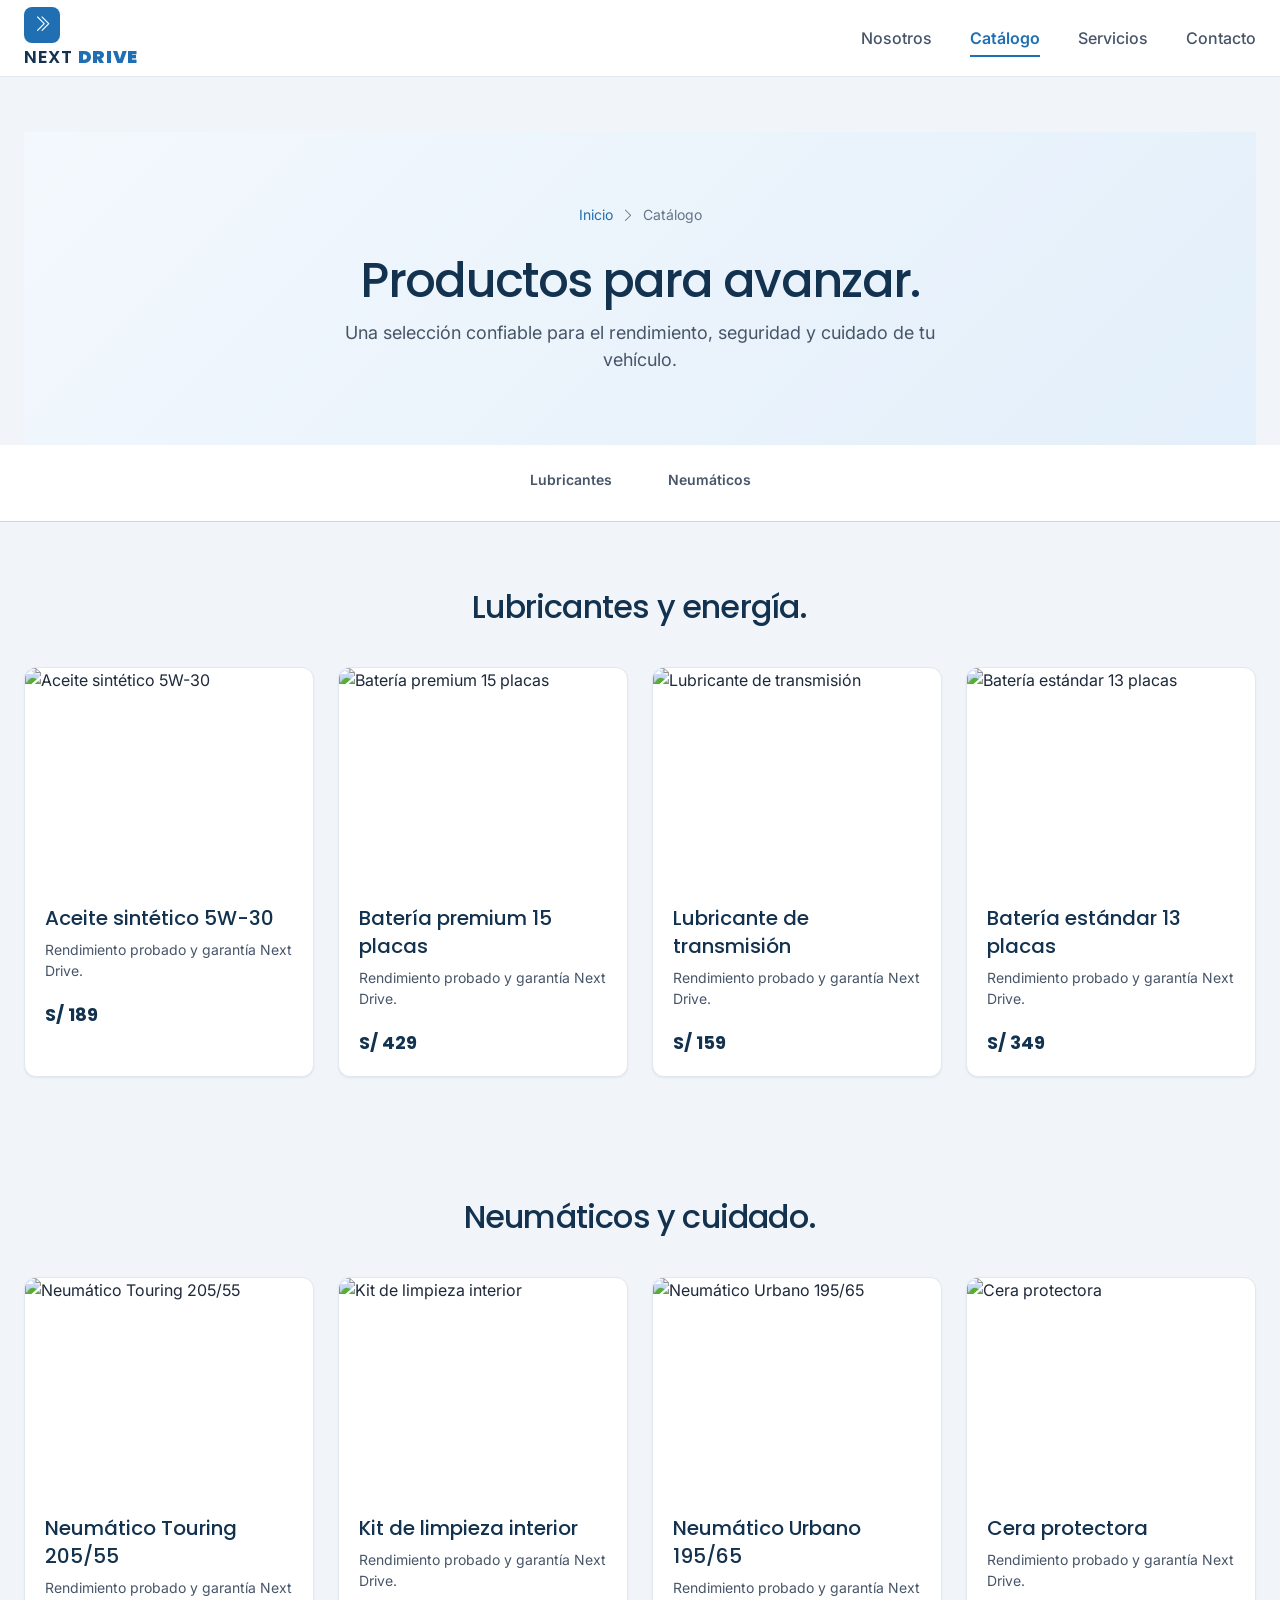
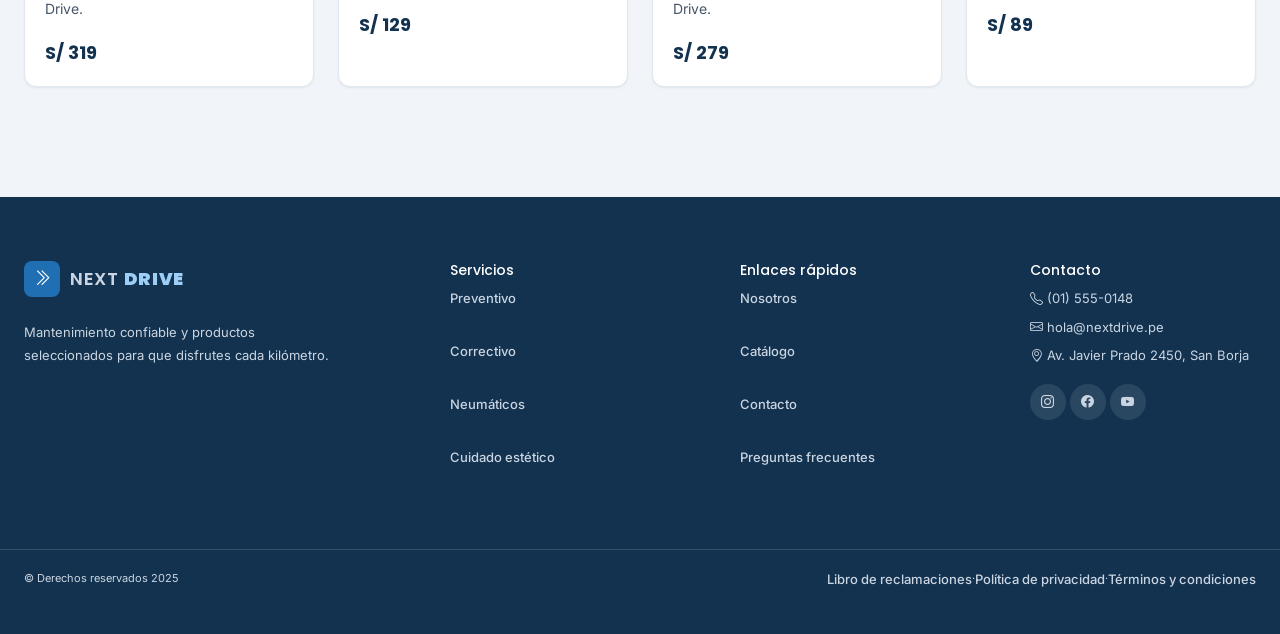
==== catalogo.html @ f875d910 "Sitio Next Drive" ====
<!doctype html>
<html lang="es">
  <head>
    <meta charset="utf-8" />
    <meta name="viewport" content="width=device-width,initial-scale=1" />
    <title>Catálogo | Next Drive</title>
    <meta
      name="description"
      content="Productos para el rendimiento, seguridad y cuidado de tu vehículo."
    />
    <link rel="preconnect" href="https://fonts.googleapis.com" />
    <link
      href="https://fonts.googleapis.com/css2?family=Inter:wght@400;500;600;700&family=Poppins:wght@400;500;600;700;800&display=swap"
      rel="stylesheet"
    />
    <link
      rel="stylesheet"
      href="https://cdn.jsdelivr.net/npm/bootstrap@5.3.3/dist/css/bootstrap.min.css"
    />
    <link
      rel="stylesheet"
      href="https://cdn.jsdelivr.net/npm/bootstrap-icons@1.11.3/font/bootstrap-icons.min.css"
    />
    <link rel="stylesheet" href="./CSS/index.css" />
  </head>

  <body>
    <header class="site-header">
      <div class="container nav-wrap">
        <h1 class="logo">
          <a href="index.html"
            ><span class="logo-mark"
              ><i class="bi bi-chevron-double-right"></i></span
            ><span>NEXT <b>DRIVE</b></span></a
          >
        </h1>
        <nav aria-label="Navegación principal">
          <a href="nosotros.html">Nosotros</a
          ><a href="catalogo.html" aria-current="page">Catálogo</a
          ><a href="servicios.html">Servicios</a
          ><a href="contacto.html">Contacto</a>
        </nav>
      </div>
    </header>
    <main>
      <section class="section surface" id="catalogo">
        <div class="container">
          <div class="page-header">
            <div class="breadcrumb">
              <a href="index.html">Inicio</a><i class="bi bi-chevron-right"></i
              ><span>Catálogo</span>
            </div>
            <h1>Productos para avanzar.</h1>
            <p>
              Una selección confiable para el rendimiento, seguridad y cuidado
              de tu vehículo.
            </p>
          </div>
        </div>
        <div class="anchor-nav">
          <div class="container">
            <nav
              class="nav nav-pills justify-content-center gap-3"
              aria-label="Navegación de categorías"
            >
              <a class="nav-link" href="#lubricantes">Lubricantes</a>
              <a class="nav-link" href="#neumaticos">Neumáticos</a>
            </nav>
          </div>
        </div>
        <div class="container">
          <section class="section" id="lubricantes">
            <div class="section-title">
              <h2>Lubricantes y energía.</h2>
            </div>
            <div class="grid-4">
              <article class="card">
                <div class="product-image">
                  <img
                    src="https://images.unsplash.com/photo-1665944956738-7bde2372622d?auto=format&fit=crop&w=1200&q=85"
                    alt="Aceite sintético 5W-30"
                  />
                </div>
                <div class="card-body">
                  <h3>Aceite sintético 5W-30</h3>
                  <p>Rendimiento probado y garantía Next Drive.</p>
                  <div class="card-foot"><strong>S/ 189</strong></div>
                </div>
              </article>
              <article class="card">
                <div class="product-image">
                  <img
                    src="https://images.unsplash.com/photo-1548794889-54c0f5c9a582?auto=format&fit=crop&w=1200&q=85"
                    alt="Batería premium 15 placas"
                  />
                </div>
                <div class="card-body">
                  <h3>Batería premium 15 placas</h3>
                  <p>Rendimiento probado y garantía Next Drive.</p>
                  <div class="card-foot"><strong>S/ 429</strong></div>
                </div>
              </article>
              <article class="card">
                <div class="product-image">
                  <img
                    src="https://images.unsplash.com/photo-1665944956738-7bde2372622d?auto=format&fit=crop&w=1200&q=85"
                    alt="Lubricante de transmisión"
                  />
                </div>
                <div class="card-body">
                  <h3>Lubricante de transmisión</h3>
                  <p>Rendimiento probado y garantía Next Drive.</p>
                  <div class="card-foot"><strong>S/ 159</strong></div>
                </div>
              </article>
              <article class="card">
                <div class="product-image">
                  <img
                    src="https://images.unsplash.com/photo-1548794889-54c0f5c9a582?auto=format&fit=crop&w=1200&q=85"
                    alt="Batería estándar 13 placas"
                  />
                </div>
                <div class="card-body">
                  <h3>Batería estándar 13 placas</h3>
                  <p>Rendimiento probado y garantía Next Drive.</p>
                  <div class="card-foot"><strong>S/ 349</strong></div>
                </div>
              </article>
            </div>
          </section>
          <section class="section" id="neumaticos">
            <div class="section-title">
              <h2>Neumáticos y cuidado.</h2>
            </div>
            <div class="grid-4">
              <article class="card">
                <div class="product-image">
                  <img
                    src="https://images.unsplash.com/photo-1567152023727-f7442eaa1dda?auto=format&fit=crop&w=1200&q=85"
                    alt="Neumático Touring 205/55"
                  />
                </div>
                <div class="card-body">
                  <h3>Neumático Touring 205/55</h3>
                  <p>Rendimiento probado y garantía Next Drive.</p>
                  <div class="card-foot"><strong>S/ 319</strong></div>
                </div>
              </article>
              <article class="card">
                <div class="product-image">
                  <img
                    src="https://images.unsplash.com/photo-1584299789116-c34af66e6046?auto=format&fit=crop&w=1200&q=85"
                    alt="Kit de limpieza interior"
                  />
                </div>
                <div class="card-body">
                  <h3>Kit de limpieza interior</h3>
                  <p>Rendimiento probado y garantía Next Drive.</p>
                  <div class="card-foot"><strong>S/ 129</strong></div>
                </div>
              </article>
              <article class="card">
                <div class="product-image">
                  <img
                    src="https://images.unsplash.com/photo-1567152023727-f7442eaa1dda?auto=format&fit=crop&w=1200&q=85"
                    alt="Neumático Urbano 195/65"
                  />
                </div>
                <div class="card-body">
                  <h3>Neumático Urbano 195/65</h3>
                  <p>Rendimiento probado y garantía Next Drive.</p>
                  <div class="card-foot"><strong>S/ 279</strong></div>
                </div>
              </article>
              <article class="card">
                <div class="product-image">
                  <img
                    src="https://images.unsplash.com/photo-1584299789116-c34af66e6046?auto=format&fit=crop&w=1200&q=85"
                    alt="Cera protectora"
                  />
                </div>
                <div class="card-body">
                  <h3>Cera protectora</h3>
                  <p>Rendimiento probado y garantía Next Drive.</p>
                  <div class="card-foot"><strong>S/ 89</strong></div>
                </div>
              </article>
            </div>
          </section>
        </div>
      </section>
    </main>
    <footer class="site-footer">
      <div class="container footer-grid">
        <section class="footer-brand">
          <a class="logo logo-light" href="index.html"
            ><span class="logo-mark"
              ><i class="bi bi-chevron-double-right"></i></span
            ><span>NEXT <b>DRIVE</b></span></a
          >
          <p>
            Mantenimiento confiable y productos seleccionados para que disfrutes
            cada kilómetro.
          </p>
        </section>
        <section>
          <h3>Servicios</h3>
          <nav aria-label="Enlaces a servicios">
            <a href="servicios.html#srv-preventivo">Preventivo</a>
            <a href="servicios.html#srv-correctivo">Correctivo</a>
            <a href="servicios.html#srv-neumaticos">Neumáticos</a>
            <a href="servicios.html#srv-estetico">Cuidado estético</a>
          </nav>
        </section>
        <section>
          <h3>Enlaces rápidos</h3>
          <nav aria-label="Enlaces rápidos">
            <a href="nosotros.html">Nosotros</a>
            <a href="catalogo.html">Catálogo</a>
            <a href="contacto.html">Contacto</a>
            <a href="contacto.html#faq">Preguntas frecuentes</a>
          </nav>
        </section>
        <section>
          <h3>Contacto</h3>
          <address>
            <p><i class="bi bi-telephone"></i> (01) 555-0148</p>
            <p><i class="bi bi-envelope"></i> hola@nextdrive.pe</p>
            <p>
              <i class="bi bi-geo-alt"></i> Av. Javier Prado 2450, San Borja
            </p>
          </address>
          <p class="social-links">
            <a href="https://instagram.com/nextdrive" aria-label="Instagram"
              ><i class="bi bi-instagram"></i
            ></a>
            <a href="https://facebook.com/nextdrive" aria-label="Facebook"
              ><i class="bi bi-facebook"></i
            ></a>
            <a href="https://youtube.com/nextdrive" aria-label="YouTube"
              ><i class="bi bi-youtube"></i
            ></a>
          </p>
        </section>
      </div>
      <div class="container footer-bottom">
        <span>© Derechos reservados 2025</span>
        <nav aria-label="Información legal">
          <a href="reclamaciones.html">Libro de reclamaciones</a> ·
          <a href="privacidad.html">Política de privacidad</a> ·
          <a href="terminos.html">Términos y condiciones</a>
        </nav>
      </div>
    </footer>
  </body>
</html>
---- CSS/index.css ----
/* =====================================================================
   NEXT DRIVE · hoja de estilos del sitio (HTML + CSS + Bootstrap 5.3)
   Orden de carga en cada <head>:
     1) Bootstrap CSS   2) Bootstrap Icons   3) este archivo
   Las fuentes (Inter y Poppins) se cargan con <link> en el HTML.
   ===================================================================== */

/* ---------- 1. Variables (tokens) ---------- */
:root {
  --primary-900: #12324f;
  --primary-600: #1f6fb2;
  --primary-100: #e3effa;
  --primary-50: #f3f8fd;
  --accent: #c2410c;
  --accent-dark: #9a3412;
  --text: #1e293b;
  --text-2: #475569;
  --muted: #64748b;
  --border: #cbd5e1;
  --surface: #f1f5f9;
  --success: #15803d;
  --danger: #b91c1c;
  --white: #fff;
  --shadow-sm: 0 1px 2px rgba(18, 50, 79, 0.08);
  --shadow-md: 0 6px 16px rgba(18, 50, 79, 0.12);

  /* Ajustes de Bootstrap con nuestros valores */
  --bs-body-font-family: Inter, system-ui, sans-serif;
  --bs-body-color: var(--text);
  --bs-body-bg: #fff;
}

/* ---------- 2. Base ---------- */
* {
  box-sizing: border-box;
}

html {
  scroll-behavior: smooth;
}

body {
  margin: 0;
  color: var(--text);
  background: #fff;
  font-family: Inter, system-ui, sans-serif;
  font-size: 16px;
  line-height: 1.5;
}

a {
  color: inherit;
  text-decoration: none;
}

img {
  display: block;
  width: 100%;
  object-fit: cover;
}

h1,
h2,
h3,
p,
address {
  margin-top: 0;
  font-style: normal;
}

h1,
h2,
h3 {
  color: var(--primary-900);
  font-family: Poppins, sans-serif;
}

h1 {
  font-size: clamp(36px, 5vw, 48px);
  line-height: 1.16;
  letter-spacing: -0.035em;
}

h1.logo {
  font-size: 18px;
  line-height: 1.4;
  letter-spacing: 0.04em;
}

h2 {
  font-size: clamp(28px, 4vw, 32px);
  line-height: 1.25;
  letter-spacing: -0.025em;
}

h3 {
  font-size: 20px;
  line-height: 1.4;
}

p {
  color: var(--text-2);
}

section[id],
article[id],
div[id] {
  scroll-margin-top: 140px;
}

/* ---------- 3. Layout ---------- */
.container {
  width: 100%;
  max-width: 1320px;
  margin-inline: auto;
  padding-inline: 24px;
}

.container .container {
  padding-inline: 0;
}

.container.narrow {
  max-width: 900px;
}

.section {
  padding: 55px 0;
}

.surface {
  background: var(--surface);
}

.grid-4,
.grid-3 {
  display: grid;
  gap: 24px;
}

.grid-4 {
  grid-template-columns: repeat(4, 1fr);
}

.grid-3 {
  grid-template-columns: repeat(3, 1fr);
}

.split {
  display: grid;
  grid-template-columns: repeat(2, 1fr);
  gap: 72px;
  align-items: center;
}

.split > div:first-child {
  text-align: center;
}

.split > div:first-child p {
  max-width: 540px;
  margin: 0 auto;
}

.center-action {
  display: flex;
  justify-content: center;
  margin-top: 40px;
}

/* ---------- 4. Textos de apoyo ---------- */
.eyebrow,
.section-title > span {
  color: var(--primary-600);
  font-size: 12px;
  font-weight: 700;
  letter-spacing: 0.15em;
  text-transform: uppercase;
}

.section-title {
  max-width: 680px;
  margin-bottom: 40px;
  text-align: center;
  margin-left: auto;
  margin-right: auto;
}

.section-title h2 {
  margin: 10px 0;
}

.section-title p {
  margin-bottom: 0;
}

/* ---------- 5. Logo ---------- */
.logo,
h1.logo {
  display: inline-flex;
  align-items: center;
  gap: 10px;
  color: var(--primary-900);
  font:
    600 18px Poppins,
    sans-serif;
  letter-spacing: 0.04em;
  white-space: nowrap;
  margin: 0;
}

h1.logo a {
  color: inherit;
}

.logo b {
  color: var(--primary-600);
}

.logo-mark {
  width: 36px;
  height: 36px;
  display: grid;
  place-items: center;
  color: #fff;
  background: var(--primary-600);
  border-radius: 8px;
}

.logo-light {
  color: #fff;
}

.logo-light b {
  color: #9dcef5;
}

/* ---------- 6. Botones (usan las variables de Bootstrap) ---------- */
.btn {
  --bs-btn-padding-x: 20px;
  --bs-btn-padding-y: 10px;
  --bs-btn-font-weight: 600;
  --bs-btn-border-radius: 8px;
  min-height: 44px;
  display: inline-flex;
  align-items: center;
  justify-content: center;
  gap: 10px;
  transition: 0.2s;
  cursor: pointer;
}

.btn-primary {
  --bs-btn-color: #fff;
  --bs-btn-bg: var(--primary-600);
  --bs-btn-border-color: var(--primary-600);
  --bs-btn-hover-color: #fff;
  --bs-btn-hover-bg: var(--primary-900);
  --bs-btn-hover-border-color: var(--primary-900);
  --bs-btn-active-color: #fff;
  --bs-btn-active-bg: var(--primary-900);
  --bs-btn-active-border-color: var(--primary-900);
}

.btn-primary:hover {
  transform: translateY(-1px);
}

.btn-outline {
  --bs-btn-color: var(--primary-900);
  --bs-btn-bg: transparent;
  --bs-btn-border-color: var(--primary-600);
  --bs-btn-hover-color: var(--primary-900);
  --bs-btn-hover-bg: var(--primary-50);
  --bs-btn-hover-border-color: var(--primary-600);
  --bs-btn-active-color: var(--primary-900);
  --bs-btn-active-bg: var(--primary-100);
  --bs-btn-active-border-color: var(--primary-600);
}

.btn-accent {
  --bs-btn-color: #fff;
  --bs-btn-bg: var(--accent);
  --bs-btn-border-color: var(--accent);
  --bs-btn-hover-color: #fff;
  --bs-btn-hover-bg: var(--accent-dark);
  --bs-btn-hover-border-color: var(--accent-dark);
  --bs-btn-active-color: #fff;
  --bs-btn-active-bg: var(--accent-dark);
  --bs-btn-active-border-color: var(--accent-dark);
}

.btn-light {
  --bs-btn-color: var(--primary-900);
  --bs-btn-bg: #fff;
  --bs-btn-border-color: #fff;
  --bs-btn-hover-color: var(--primary-900);
  --bs-btn-hover-bg: var(--primary-50);
  --bs-btn-hover-border-color: var(--primary-50);
}

.btn.disabled {
  color: #94a3b8;
  background: #e2e8f0;
  cursor: not-allowed;
}

/* ---------- 7. Badge y breadcrumb ---------- */
.badge {
  display: inline-flex;
  align-items: center;
  width: fit-content;
  padding: 5px 9px;
  color: var(--primary-900);
  background: var(--primary-100);
  border-radius: 999px;
  font-size: 11px;
  font-weight: 700;
  letter-spacing: 0.04em;
  text-transform: uppercase;
}

.badge-accent {
  color: #fff;
  background: var(--accent);
}

.breadcrumb {
  display: flex;
  align-items: center;
  flex-wrap: wrap;
  gap: 8px;
  margin: 0;
  padding: 0;
  color: var(--muted);
  font-size: 14px;
}

.breadcrumb a {
  color: var(--primary-600);
}

/* ---------- 8. Formularios y FAQ ---------- */
input,
select,
textarea {
  width: 100%;
  min-height: 44px;
  padding: 10px 12px;
  color: var(--text);
  background: #fff;
  border: 1px solid var(--border);
  border-radius: 8px;
  font: inherit;
  outline: none;
}

input:focus,
select:focus,
textarea:focus {
  border-color: var(--primary-600);
  box-shadow: 0 0 0 3px var(--primary-100);
}

details {
  border-bottom: 1px solid var(--border);
}

summary {
  min-height: 56px;
  display: flex;
  justify-content: space-between;
  align-items: center;
  color: var(--primary-900);
  font-weight: 600;
  cursor: pointer;
  list-style: none;
}

summary::-webkit-details-marker {
  display: none;
}

summary::after {
  content: "+";
  font-size: 24px;
}

details[open] summary::after {
  content: "−";
}

details p {
  padding-right: 32px;
}

/* ---------- 9. Header y menú ---------- */
.site-header {
  position: sticky;
  z-index: 20;
  top: 0;
  background: rgba(255, 255, 255, 0.96);
  border-bottom: 1px solid #e2e8f0;
  backdrop-filter: blur(10px);
}

.nav-wrap {
  min-height: 76px;
  display: flex;
  align-items: center;
  justify-content: space-between;
}

nav {
  display: flex;
  gap: 38px;
}

nav a {
  position: relative;
  min-height: 44px;
  display: grid;
  place-items: center;
  color: var(--text-2);
  font-weight: 500;
}

nav a:hover {
  color: var(--primary-600);
}

nav a:hover::after,
nav a[aria-current="page"]::after {
  content: "";
  position: absolute;
  left: 0;
  right: 0;
  bottom: 3px;
  height: 2px;
  background: var(--primary-600);
}

nav a[aria-current="page"] {
  color: var(--primary-600);
  font-weight: 600;
}

/* ---------- 10. Hero ---------- */
.hero {
  overflow: hidden;
  background: linear-gradient(135deg, var(--primary-50), #fff);
}

.hero-grid {
  min-height: 680px;
  display: grid;
  grid-template-columns: 1fr 1fr;
  gap: 64px;
  align-items: center;
}

.hero-copy h2 {
  margin: 12px 0;
  font-size: clamp(60px, 7vw, 88px);
}

.hero-copy > p {
  max-width: 570px;
  font-size: 19px;
  line-height: 1.7;
}

.hero-actions {
  display: flex;
  gap: 12px;
  margin: 30px 0 48px;
}

.hero-note {
  display: flex;
  align-items: center;
  gap: 12px;
  color: var(--primary-600);
}

.hero-note i {
  font-size: 24px;
}

.hero-note span {
  color: var(--muted);
  font-size: 13px;
}

.hero-note b {
  color: var(--primary-900);
}

.hero-visual {
  position: relative;
  height: 540px;
}

.hero-visual > img {
  height: 100%;
  border-radius: 80px 12px 80px 12px;
}

.hero-visual::before {
  content: "";
  position: absolute;
  width: 160px;
  height: 160px;
  right: -24px;
  top: -24px;
  border: 1px solid var(--primary-100);
  border-radius: 50%;
}

.floating-card {
  position: absolute;
  left: -32px;
  bottom: 28px;
  display: flex;
  align-items: center;
  gap: 12px;
  padding: 18px 22px;
  background: #fff;
  border-radius: 12px;
  box-shadow: var(--shadow-md);
}

.floating-card i {
  color: var(--success);
  font-size: 28px;
}

.floating-card span {
  display: flex;
  flex-direction: column;
  color: var(--muted);
  font-size: 12px;
}

.floating-card b {
  color: var(--primary-900);
  font-size: 14px;
}

/* ---------- 11. Tarjetas (producto y servicio) ---------- */
.card {
  overflow: hidden;
  background: #fff;
  border: 1px solid #e2e8f0;
  border-radius: 12px;
  box-shadow: var(--shadow-sm);
  transition: 0.2s;
}

.card:hover {
  transform: translateY(-4px);
  box-shadow: var(--shadow-md);
}

.product-image {
  position: relative;
  display: block;
  aspect-ratio: 4/3;
  overflow: hidden;
}

.product-image img {
  height: 100%;
  transition: 0.3s;
}

.product-card:hover img {
  transform: scale(1.04);
}

.product-image .badge {
  position: absolute;
  left: 16px;
  top: 16px;
}

.card-body {
  padding: 20px;
}

.card h3 {
  margin-bottom: 7px;
}

.card p {
  font-size: 14px;
}

.card-foot {
  display: flex;
  align-items: center;
  justify-content: space-between;
  margin-top: 20px;
}

.card-foot strong {
  color: var(--primary-900);
  font:
    700 18px Poppins,
    sans-serif;
}

.card-foot a {
  color: var(--primary-600);
  font-size: 13px;
  font-weight: 600;
}

.service-card {
  padding: 24px;
}

.icon-box {
  width: 52px;
  height: 52px;
  display: grid;
  place-items: center;
  margin-bottom: 24px;
  color: var(--primary-600);
  background: var(--primary-100);
  border-radius: 12px;
  font-size: 24px;
}

.service-card .card-foot a {
  width: 38px;
  height: 38px;
  display: grid;
  place-items: center;
  background: var(--primary-50);
  border-radius: 50%;
}

/* ---------- 12. Videos y promociones ---------- */
.video-card .video-thumb {
  position: relative;
  aspect-ratio: 16/9;
  overflow: hidden;
  margin-bottom: 18px;
  background: var(--primary-900);
  border-radius: 12px;
}

.video-thumb iframe {
  width: 100%;
  height: 100%;
  border: 0;
}

.video-card small,
.video-card .video-label {
  color: var(--primary-600);
  font-weight: 700;
  font-size: inherit;
}

.video-card h3 {
  margin-top: 6px;
}

.promo-section {
  background: #fff7ed;
}

.promo-card {
  padding: 28px;
  background: #fff;
  border: 1px solid #fed7aa;
  border-radius: 12px;
}

.promo-card h3 {
  margin: 18px 0 6px;
}

.promo-card > div {
  display: flex;
  align-items: baseline;
  gap: 10px;
}

.promo-card strong {
  color: var(--accent);
  font:
    700 30px Poppins,
    sans-serif;
}

.promo-card small,
.promo-card .promo-validity {
  display: block;
  margin: 12px 0 20px;
  color: var(--muted);
  font-size: inherit;
}

/* ---------- 13. Footer ---------- */
.site-footer {
  color: #cbd5e1;
  background: var(--primary-900);
}

.footer-grid {
  display: grid;
  grid-template-columns: 1.6fr repeat(3, 1fr);
  gap: 64px;
  padding-top: 64px;
  padding-bottom: 48px;
}

.site-footer h3 {
  color: #fff;
  font-size: 14px;
}

.site-footer p,
.site-footer a,
.site-footer address {
  display: block;
  margin: 9px 0;
  color: #cbd5e1;
  font-size: 13px;
  font-style: normal;
}

.site-footer a:hover {
  color: #fff;
}

.site-footer .logo {
  display: inline-flex;
  margin: 0;
  font-size: 18px;
}

.footer-brand p {
  max-width: 320px;
  margin-top: 24px;
  line-height: 1.8;
}

.site-footer section nav {
  display: block;
  gap: 0;
}

.site-footer section nav a {
  display: block;
  margin: 9px 0;
}

.social-links {
  display: flex;
  gap: 16px;
  margin-top: 16px;
}

.social-links a {
  display: inline-flex;
  align-items: center;
  justify-content: center;
  width: 36px;
  height: 36px;
  color: #cbd5e1;
  background: rgba(255, 255, 255, 0.1);
  border-radius: 50%;
  transition: 0.2s;
}

.social-links a:hover {
  color: #fff;
  background: rgba(255, 255, 255, 0.2);
}

.footer-bottom {
  display: flex;
  justify-content: space-between;
  padding-top: 20px;
  padding-bottom: 20px;
  border-top: 1px solid rgba(255, 255, 255, 0.15);
  font-size: 11px;
}

.footer-bottom nav {
  display: flex;
  gap: 0;
}

.footer-bottom nav a {
  display: inline;
  margin: 0;
}

/* ---------- 14. Páginas internas ---------- */
.page-header {
  padding: 72px 0;
  background: linear-gradient(135deg, var(--primary-50), var(--primary-100));
  text-align: center;
}

.page-header .breadcrumb {
  justify-content: center;
}

.page-header h1 {
  margin: 28px 0 10px;
}

.page-header p {
  max-width: 640px;
  margin: 0 auto;
  font-size: 18px;
}

.rounded-image {
  height: 460px;
  border-radius: 12px 72px 12px 72px;
}

.values {
  display: flex;
  gap: 12px;
  margin-top: 32px;
  justify-content: center;
  padding: 0;
  list-style: none;
}

.values li {
  flex: 1;
  display: flex;
  flex-direction: column;
  gap: 6px;
  padding: 16px;
  background: var(--primary-50);
  border-radius: 8px;
  text-align: center;
  align-items: center;
}

.values i {
  color: var(--primary-600);
  font-size: 22px;
}

.values b {
  color: var(--primary-900);
  font-size: 13px;
}

.team-card img {
  height: 280px;
  border-radius: 12px;
  filter: saturate(0.75);
}

.team-card {
  text-align: center;
}

.team-card h3 {
  margin: 16px 0 2px;
}

.team-card p {
  font-size: 13px;
}

.location-grid {
  display: grid;
  grid-template-columns: 1.5fr 1fr;
  gap: 48px;
  align-items: center;
}

.map-frame {
  width: 100%;
  min-height: 350px;
  border: 0;
  border-radius: 12px;
}

.location-grid table {
  width: 100%;
  margin: 20px 0;
  border-collapse: collapse;
}

.location-grid th,
.location-grid td {
  padding: 14px 0;
  border-bottom: 1px solid var(--border);
  text-align: left;
}

.location-grid th {
  color: var(--primary-900);
  font-weight: 600;
}

.location-grid td:last-child {
  text-align: right;
  font-weight: 600;
}

.cta-band {
  color: #fff;
  background: var(--primary-600);
}

.cta-band .container {
  min-height: 260px;
  display: flex;
  align-items: center;
  justify-content: space-between;
  gap: 48px;
}

.cta-band span {
  color: #dbeafe;
  font-size: 12px;
  letter-spacing: 0.1em;
  text-transform: uppercase;
}

.cta-band h2 {
  max-width: 760px;
  margin: 8px 0 0;
  color: #fff;
}

/* ---------- 15. Catálogo, producto y servicios ---------- */
.anchor-nav {
  position: sticky;
  top: 76px;
  z-index: 10;
  background: #fff;
  border-bottom: 1px solid var(--border);
  padding: 16px 0;
}

.anchor-nav .container {
  display: flex;
  align-items: center;
  justify-content: center;
}

.anchor-nav .nav-link {
  color: var(--text-2);
  font-size: 14px;
  font-weight: 600;
  padding: 8px 20px;
  border-radius: 8px;
  transition: all 0.2s;
}

.anchor-nav .nav-link:hover {
  color: var(--primary-600);
  background: var(--primary-50);
}

.anchor-nav .nav-link.active {
  color: var(--primary-600);
  background: var(--primary-100);
}

.downloads {
  display: grid;
  gap: 12px;
}

.downloads article {
  display: grid;
  grid-template-columns: auto 1fr auto;
  align-items: center;
  gap: 18px;
  padding: 18px;
  border: 1px solid var(--border);
  border-radius: 12px;
}

.downloads article > span {
  width: 48px;
  height: 48px;
  display: grid;
  place-items: center;
  color: var(--danger);
  background: #fef2f2;
  border-radius: 8px;
  font-size: 22px;
}

.downloads h3,
.downloads p {
  margin: 0;
}

.downloads p {
  font-size: 12px;
}

.product-detail {
  padding-top: 40px;
}

.product-layout {
  display: grid;
  grid-template-columns: 1.15fr 1fr;
  gap: 72px;
  margin-top: 32px;
}

.gallery-main {
  height: 520px;
  border-radius: 12px;
}

.gallery > div {
  display: flex;
  gap: 12px;
  margin-top: 12px;
}

.gallery > div img {
  width: 82px;
  height: 64px;
  border-radius: 8px;
  opacity: 0.65;
}

.gallery > div img.active {
  opacity: 1;
  outline: 2px solid var(--primary-600);
  outline-offset: 2px;
}

.product-info {
  align-self: center;
}

.product-info h1 {
  margin: 16px 0;
}

.price {
  display: block;
  margin: 26px 0;
  color: var(--primary-600);
  font:
    700 32px Poppins,
    sans-serif;
}

.check-list {
  padding: 0;
  list-style: none;
}

.check-list li {
  position: relative;
  margin: 10px 0;
  padding-left: 28px;
  color: var(--text-2);
}

.check-list li::before {
  content: "✓";
  position: absolute;
  left: 0;
  color: var(--success);
  font-weight: 700;
}

.stack-actions {
  display: flex;
  flex-direction: column;
  gap: 10px;
  margin-top: 28px;
}

.spec-table {
  width: 100%;
  border-collapse: collapse;
}

.spec-table tr:nth-child(odd) {
  background: #fff;
}

.spec-table th,
.spec-table td {
  padding: 16px 20px;
  text-align: left;
}

.spec-table th {
  width: 40%;
  color: var(--primary-900);
}

.service-feature {
  padding: 80px 0;
}

.service-feature:nth-child(even) {
  background: var(--surface);
}

.service-feature:nth-child(even) img {
  order: 2;
}

.service-feature img {
  height: 440px;
  border-radius: 12px;
}

.service-feature h2 {
  margin: 12px 0;
}

.service-feature h3 {
  margin-top: 24px;
  font-size: 14px;
}

.service-price {
  display: block;
  margin: 24px 0 14px;
  color: var(--primary-900);
  font:
    700 20px Poppins,
    sans-serif;
}

/* ---------- 16. Contacto ---------- */
.contact-grid {
  display: grid;
  grid-template-columns: 7fr 5fr;
  gap: 64px;
}

.contact-grid form {
  display: flex;
  flex-direction: column;
  gap: 18px;
}

.form-row {
  display: grid;
  grid-template-columns: 1fr 1fr;
  gap: 16px;
}

.contact-grid label {
  color: var(--primary-900);
  font-size: 13px;
  font-weight: 600;
}

.contact-grid label input,
.contact-grid label select,
.contact-grid label textarea {
  margin-top: 7px;
}

.check {
  display: flex;
  align-items: flex-start;
  gap: 10px;
}

.check input {
  width: 18px;
  min-height: 18px;
  margin-top: 2px !important;
}

.check span {
  color: var(--text-2);
  font-weight: 400;
}

.contact-grid form button {
  align-self: flex-start;
}

.contact-aside {
  padding: 40px;
  background: var(--primary-50);
  border-radius: 12px;
}

.contact-item {
  display: flex;
  gap: 14px;
  margin-top: 22px;
}

.contact-item > i {
  width: 42px;
  height: 42px;
  display: grid;
  place-items: center;
  color: var(--primary-600);
  background: var(--primary-100);
  border-radius: 8px;
}

.contact-item span {
  display: flex;
  flex-direction: column;
}

.contact-item small {
  color: var(--muted);
}

.contact-item b {
  color: var(--primary-900);
  font-size: 13px;
}

@media (max-width: 900px) {
  .grid-4,
  .grid-3 {
    grid-template-columns: repeat(2, 1fr);
  }

  .hero-grid,
  .split,
  .product-layout {
    gap: 36px;
  }

  .hero-grid {
    min-height: 600px;
  }

  .hero-visual {
    height: 440px;
  }

  .footer-grid {
    grid-template-columns: repeat(2, 1fr);
  }

  .contact-grid {
    gap: 32px;
    /* margin-bottom: 64px; */
  }
}

/* Móvil */
@media (max-width: 640px) {
  .container {
    padding-inline: 12px;
  }

  .section,
  .service-feature {
    padding: 48px 0;
  }

  .site-header {
    position: static;
  }

  .nav-wrap {
    padding: 12px 0 0;
    flex-direction: column;
    align-items: flex-start;
  }

  nav {
    width: 100%;
    gap: 0;
    justify-content: space-between;
    margin-top: 8px;
  }

  nav a {
    font-size: 12px;
  }

  .hero-grid,
  .split,
  .product-layout,
  .contact-grid,
  .location-grid {
    grid-template-columns: 1fr;
  }

  .hero-grid {
    padding: 48px 0;
  }

  .hero-copy h2 {
    font-size: 58px;
  }

  .hero-visual {
    height: 400px;
  }

  .floating-card {
    left: 12px;
  }

  .grid-4,
  .grid-3 {
    grid-template-columns: 1fr;
  }

  .values {
    flex-direction: column;
  }

  .footer-grid {
    grid-template-columns: 1fr;
    gap: 30px;
  }

  .footer-bottom {
    flex-direction: column;
    gap: 8px;
  }

  .footer-bottom nav {
    flex-direction: column;
    gap: 4px;
  }

  .footer-bottom nav a {
    display: block;
  }

  .cta-band .container {
    padding: 44px 0;
    flex-direction: column;
    align-items: flex-start;
  }

  .anchor-nav {
    position: static;
    overflow-x: auto;
  }

  .anchor-nav .container {
    gap: 22px;
    white-space: nowrap;
  }

  .service-feature:nth-child(even) img {
    order: initial;
  }

  .service-feature img,
  .gallery-main,
  .rounded-image {
    height: 340px;
  }

  .form-row {
    grid-template-columns: 1fr;
  }

  .contact-aside {
    padding: 26px;
  }

  .downloads article {
    grid-template-columns: auto 1fr;
  }

  .downloads .btn {
    grid-column: 1 / -1;
  }

  .page-header {
    padding: 48px 0;
  }
}
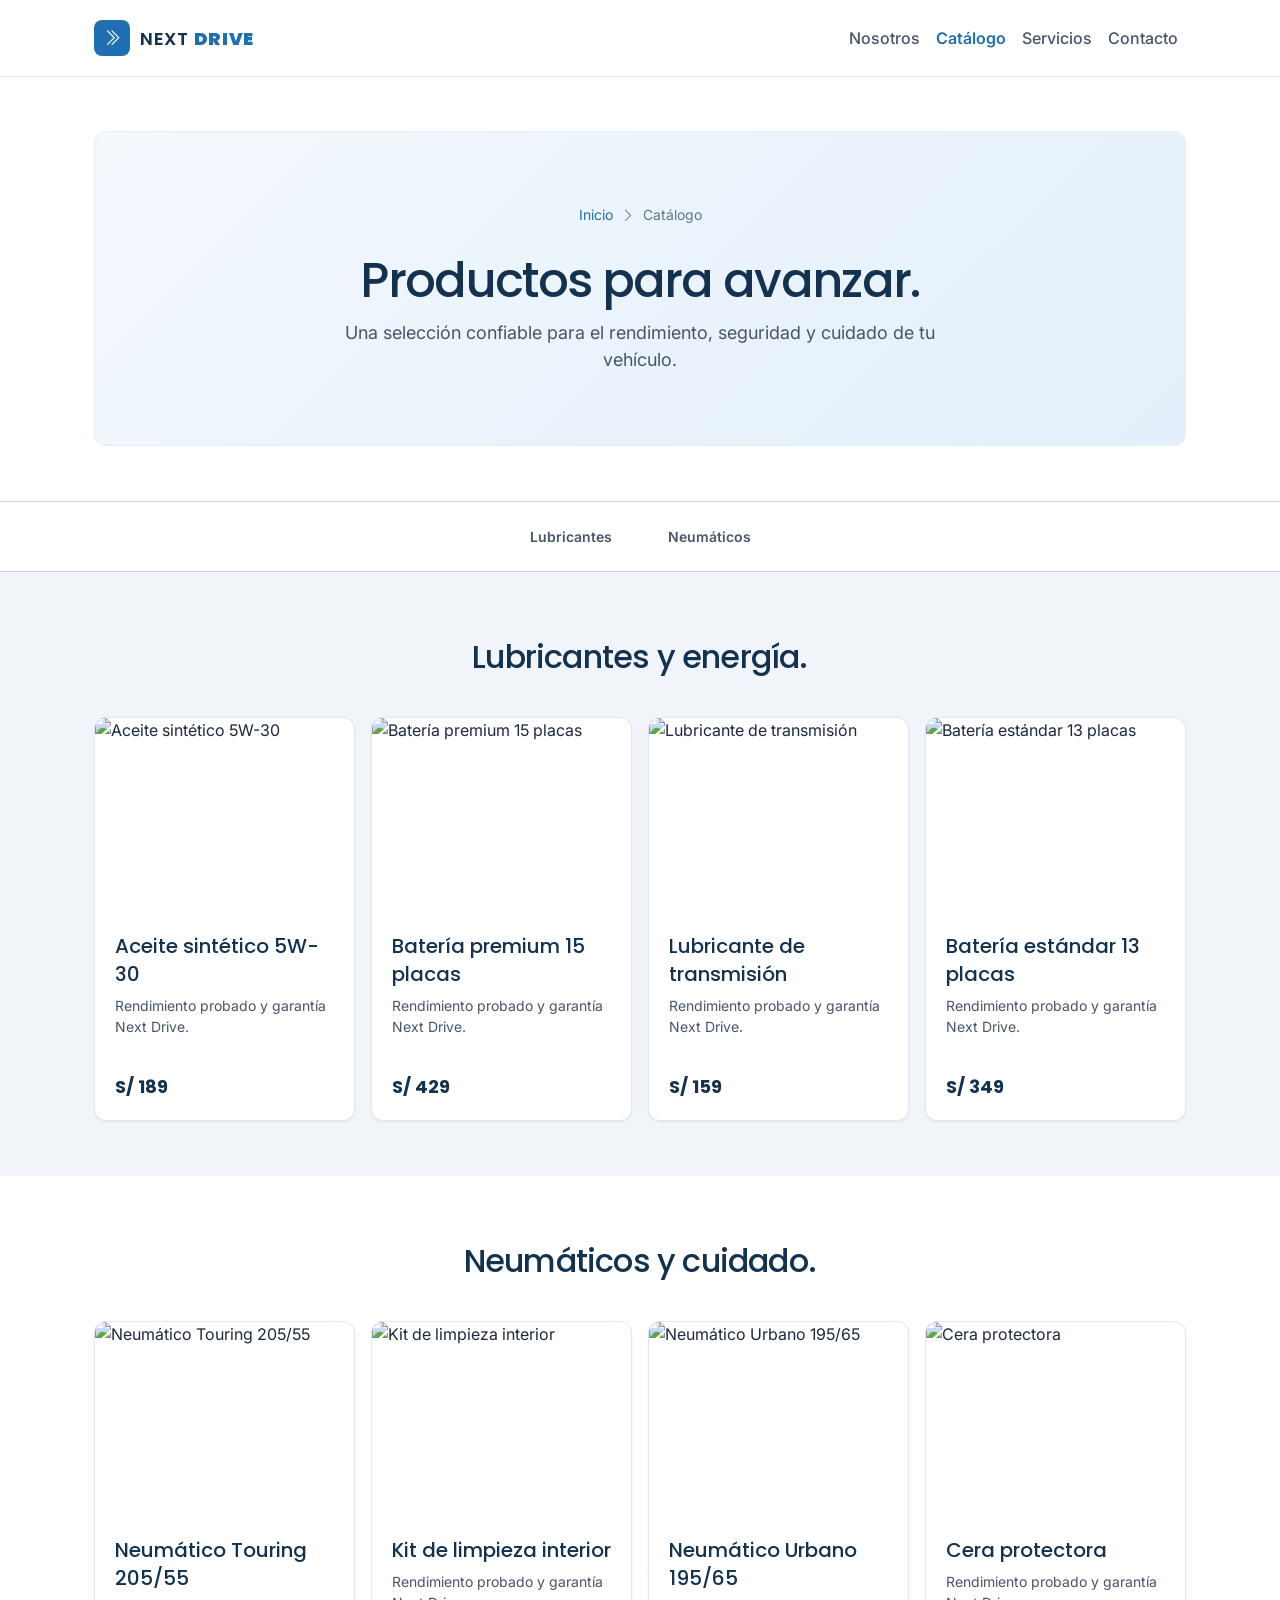
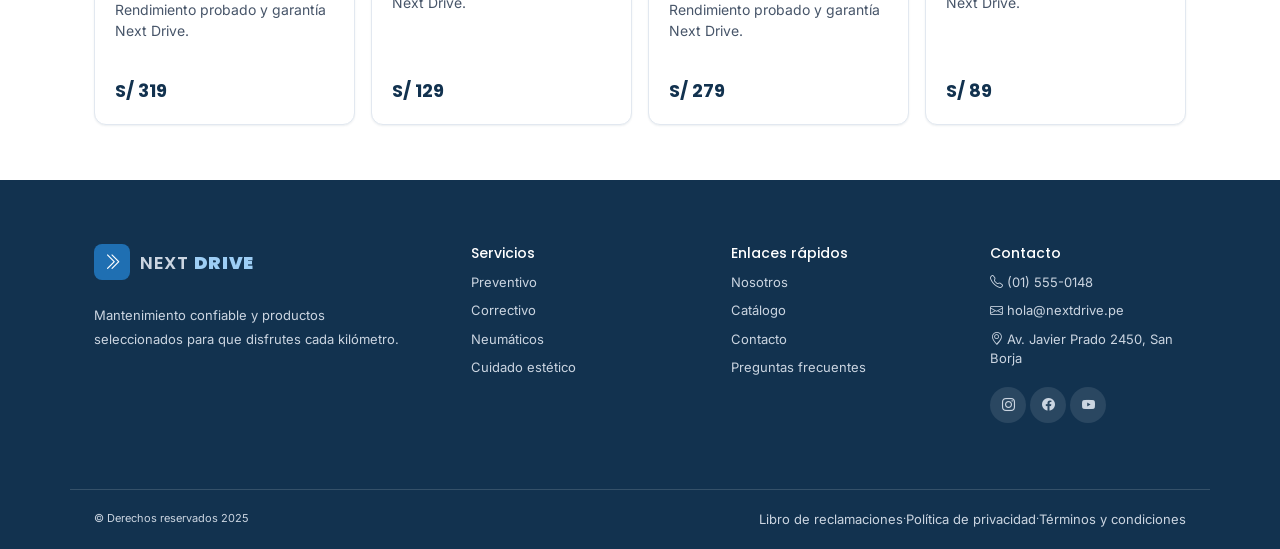
==== commit c2d22542: "feat: migrar header a Bootstrap navbar y reestructurar secciones responsivas - Reemplazar nav person" ====
--- a/catalogo.html
+++ b/catalogo.html
@@ -22,28 +22,58 @@
       href="https://cdn.jsdelivr.net/npm/bootstrap-icons@1.11.3/font/bootstrap-icons.min.css"
     />
     <link rel="stylesheet" href="./CSS/index.css" />
+    <script src="https://cdn.jsdelivr.net/npm/bootstrap@5.3.3/dist/js/bootstrap.bundle.min.js"></script>
   </head>
 
   <body>
     <header class="site-header">
-      <div class="container nav-wrap">
-        <h1 class="logo">
-          <a href="index.html"
-            ><span class="logo-mark"
-              ><i class="bi bi-chevron-double-right"></i></span
-            ><span>NEXT <b>DRIVE</b></span></a
+      <nav class="navbar navbar-expand-lg" aria-label="Navegación principal">
+        <div class="container">
+          <a
+            class="navbar-brand logo"
+            href="index.html"
+            aria-label="Next Drive, inicio"
           >
-        </h1>
-        <nav aria-label="Navegación principal">
-          <a href="nosotros.html">Nosotros</a
-          ><a href="catalogo.html" aria-current="page">Catálogo</a
-          ><a href="servicios.html">Servicios</a
-          ><a href="contacto.html">Contacto</a>
-        </nav>
-      </div>
+            <span class="logo-mark"
+              ><i class="bi bi-chevron-double-right"></i
+            ></span>
+            <span>NEXT <b>DRIVE</b></span>
+          </a>
+
+          <button
+            class="navbar-toggler"
+            type="button"
+            data-bs-toggle="collapse"
+            data-bs-target="#navbarNav"
+            aria-controls="navbarNav"
+            aria-expanded="false"
+            aria-label="Abrir menú"
+          >
+            <span class="navbar-toggler-icon"></span>
+          </button>
+
+          <div class="collapse navbar-collapse" id="navbarNav">
+            <ul class="navbar-nav ms-auto">
+              <li class="nav-item">
+                <a class="nav-link" href="nosotros.html">Nosotros</a>
+              </li>
+              <li class="nav-item">
+                <a class="nav-link active" href="catalogo.html">Catálogo</a>
+              </li>
+              <li class="nav-item">
+                <a class="nav-link" href="servicios.html">Servicios</a>
+              </li>
+              <li class="nav-item">
+                <a class="nav-link" href="contacto.html">Contacto</a>
+              </li>
+            </ul>
+          </div>
+        </div>
+      </nav>
     </header>
     <main>
-      <section class="section surface" id="catalogo">
+      <!-- BLANCO: banner -->
+      <section class="section pb-0" id="catalogo">
         <div class="container">
           <div class="page-header">
             <div class="breadcrumb">
@@ -57,23 +87,30 @@
             </p>
           </div>
         </div>
-        <div class="anchor-nav">
-          <div class="container">
-            <nav
-              class="nav nav-pills justify-content-center gap-3"
-              aria-label="Navegación de categorías"
-            >
-              <a class="nav-link" href="#lubricantes">Lubricantes</a>
-              <a class="nav-link" href="#neumaticos">Neumáticos</a>
-            </nav>
-          </div>
-        </div>
-        <div class="container">
-          <section class="section" id="lubricantes">
-            <div class="section-title">
-              <h2>Lubricantes y energía.</h2>
-            </div>
-            <div class="grid-4">
+      </section>
+
+      <!-- Barra de categorías (pegajosa) -->
+      <div class="anchor-nav">
+        <div class="container">
+          <nav
+            class="nav nav-pills justify-content-center gap-3"
+            aria-label="Navegación de categorías"
+          >
+            <a class="nav-link" href="#lubricantes">Lubricantes</a>
+            <a class="nav-link" href="#neumaticos">Neumáticos</a>
+          </nav>
+        </div>
+      </div>
+
+      <!-- GRIS: lubricantes -->
+      <section class="section surface" id="lubricantes">
+        <div class="container">
+          <div class="section-title">
+            <h2>Lubricantes y energía.</h2>
+          </div>
+          <div class="row g-3">
+            <!-- AQUÍ van tus 4 tarjetas de lubricantes, con class="card product-card" -->
+            <div class="col-6 col-md-3">
               <article class="card">
                 <div class="product-image">
                   <img
@@ -87,6 +124,8 @@
                   <div class="card-foot"><strong>S/ 189</strong></div>
                 </div>
               </article>
+            </div>
+            <div class="col-6 col-md-3">
               <article class="card">
                 <div class="product-image">
                   <img
@@ -100,6 +139,8 @@
                   <div class="card-foot"><strong>S/ 429</strong></div>
                 </div>
               </article>
+            </div>
+            <div class="col-6 col-md-3">
               <article class="card">
                 <div class="product-image">
                   <img
@@ -113,6 +154,8 @@
                   <div class="card-foot"><strong>S/ 159</strong></div>
                 </div>
               </article>
+            </div>
+            <div class="col-6 col-md-3">
               <article class="card">
                 <div class="product-image">
                   <img
@@ -127,12 +170,18 @@
                 </div>
               </article>
             </div>
-          </section>
-          <section class="section" id="neumaticos">
-            <div class="section-title">
-              <h2>Neumáticos y cuidado.</h2>
-            </div>
-            <div class="grid-4">
+          </div>
+        </div>
+      </section>
+
+      <!-- BLANCO: neumáticos -->
+      <section class="section" id="neumaticos">
+        <div class="container">
+          <div class="section-title">
+            <h2>Neumáticos y cuidado.</h2>
+          </div>
+          <div class="row g-3">
+            <div class="col-6 col-md-3">
               <article class="card">
                 <div class="product-image">
                   <img
@@ -146,6 +195,8 @@
                   <div class="card-foot"><strong>S/ 319</strong></div>
                 </div>
               </article>
+            </div>
+            <div class="col-6 col-md-3">
               <article class="card">
                 <div class="product-image">
                   <img
@@ -159,6 +210,8 @@
                   <div class="card-foot"><strong>S/ 129</strong></div>
                 </div>
               </article>
+            </div>
+            <div class="col-6 col-md-3">
               <article class="card">
                 <div class="product-image">
                   <img
@@ -172,6 +225,8 @@
                   <div class="card-foot"><strong>S/ 279</strong></div>
                 </div>
               </article>
+            </div>
+            <div class="col-6 col-md-3">
               <article class="card">
                 <div class="product-image">
                   <img
@@ -186,7 +241,7 @@
                 </div>
               </article>
             </div>
-          </section>
+          </div>
         </div>
       </section>
     </main>
--- a/CSS/index.css
+++ b/CSS/index.css
@@ -28,6 +28,8 @@
   --bs-body-font-family: Inter, system-ui, sans-serif;
   --bs-body-color: var(--text);
   --bs-body-bg: #fff;
+
+  --header-h: 76px;
 }
 
 /* ---------- 2. Base ---------- */
@@ -105,14 +107,11 @@
 section[id],
 article[id],
 div[id] {
-  scroll-margin-top: 140px;
+  scroll-margin-top: calc(var(--header-h) + 80px);
 }
 
 /* ---------- 3. Layout ---------- */
 .container {
-  width: 100%;
-  max-width: 1320px;
-  margin-inline: auto;
   padding-inline: 24px;
 }
 
@@ -132,6 +131,7 @@
   background: var(--surface);
 }
 
+/* Grids personalizados para casos especiales */
 .grid-4,
 .grid-3 {
   display: grid;
@@ -160,12 +160,6 @@
 .split > div:first-child p {
   max-width: 540px;
   margin: 0 auto;
-}
-
-.center-action {
-  display: flex;
-  justify-content: center;
-  margin-top: 40px;
 }
 
 /* ---------- 4. Textos de apoyo ---------- */
@@ -349,10 +343,24 @@
   padding: 10px 12px;
   color: var(--text);
   background: #fff;
-  border: 1px solid var(--border);
+  /* border: 1px solid var(--border); */
+  border: 1px solid #94a3b8; /* antes var(--border) */
   border-radius: 8px;
   font: inherit;
   outline: none;
+}
+
+::placeholder {
+  color: var(--muted);
+  opacity: 1;
+}
+
+select:invalid {
+  color: var(--muted);
+}
+
+select option {
+  color: var(--text);
 }
 
 input:focus,
@@ -394,14 +402,18 @@
   padding-right: 32px;
 }
 
-/* ---------- 9. Header y menú ---------- */
 .site-header {
   position: sticky;
+  top: 0;
   z-index: 20;
-  top: 0;
   background: rgba(255, 255, 255, 0.96);
-  border-bottom: 1px solid #e2e8f0;
+  box-shadow: 0 1px 0 #e2e8f0; /* antes: border-bottom */
   backdrop-filter: blur(10px);
+}
+
+.site-header .navbar {
+  min-height: var(--header-h);
+  padding-block: 0;
 }
 
 .nav-wrap {
@@ -411,36 +423,18 @@
   justify-content: space-between;
 }
 
-nav {
-  display: flex;
-  gap: 38px;
-}
-
-nav a {
-  position: relative;
-  min-height: 44px;
-  display: grid;
-  place-items: center;
+/* Bootstrap navbar overrides */
+.navbar-nav .nav-link {
   color: var(--text-2);
   font-weight: 500;
-}
-
-nav a:hover {
+  padding: 8px 16px;
+}
+
+.navbar-nav .nav-link:hover {
   color: var(--primary-600);
 }
 
-nav a:hover::after,
-nav a[aria-current="page"]::after {
-  content: "";
-  position: absolute;
-  left: 0;
-  right: 0;
-  bottom: 3px;
-  height: 2px;
-  background: var(--primary-600);
-}
-
-nav a[aria-current="page"] {
+.navbar-nav .nav-link.active {
   color: var(--primary-600);
   font-weight: 600;
 }
@@ -448,7 +442,7 @@
 /* ---------- 10. Hero ---------- */
 .hero {
   overflow: hidden;
-  background: linear-gradient(135deg, var(--primary-50), #fff);
+  background: linear-gradient(135deg, var(--primary-50), #f8fafc);
 }
 
 .hero-grid {
@@ -471,15 +465,10 @@
 }
 
 .hero-actions {
-  display: flex;
-  gap: 12px;
   margin: 30px 0 48px;
 }
 
 .hero-note {
-  display: flex;
-  align-items: center;
-  gap: 12px;
   color: var(--primary-600);
 }
 
@@ -555,6 +544,9 @@
   border-radius: 12px;
   box-shadow: var(--shadow-sm);
   transition: 0.2s;
+  display: flex;
+  flex-direction: column;
+  height: 100%;
 }
 
 .card:hover {
@@ -586,6 +578,9 @@
 
 .card-body {
   padding: 20px;
+  flex: 1;
+  display: flex;
+  flex-direction: column;
 }
 
 .card h3 {
@@ -600,7 +595,8 @@
   display: flex;
   align-items: center;
   justify-content: space-between;
-  margin-top: 20px;
+  margin-top: auto;
+  padding-top: 20px;
 }
 
 .card-foot strong {
@@ -801,11 +797,13 @@
   margin: 0;
 }
 
-/* ---------- 14. Páginas internas ---------- */
 .page-header {
-  padding: 72px 0;
+  padding: 72px 24px;
   background: linear-gradient(135deg, var(--primary-50), var(--primary-100));
+  border: 1px solid var(--primary-100);
+  border-radius: 12px;
   text-align: center;
+  margin-bottom: 55px;
 }
 
 .page-header .breadcrumb {
@@ -843,6 +841,7 @@
   gap: 6px;
   padding: 16px;
   background: var(--primary-50);
+  border: 1px solid var(--primary-100);
   border-radius: 8px;
   text-align: center;
   align-items: center;
@@ -883,11 +882,13 @@
   align-items: center;
 }
 
+
 .map-frame {
   width: 100%;
   min-height: 350px;
-  border: 0;
+  border: 1px solid var(--border);
   border-radius: 12px;
+  box-shadow: var(--shadow-md);
 }
 
 .location-grid table {
@@ -940,11 +941,13 @@
 }
 
 /* ---------- 15. Catálogo, producto y servicios ---------- */
+
 .anchor-nav {
   position: sticky;
-  top: 76px;
+  top: calc(var(--header-h) - 1px); /* -1px tapa cualquier línea de subpíxel */
   z-index: 10;
   background: #fff;
+  border-top: 1px solid var(--border);
   border-bottom: 1px solid var(--border);
   padding: 16px 0;
 }
@@ -1112,11 +1115,7 @@
   padding: 80px 0;
 }
 
-.service-feature:nth-child(even) {
-  background: var(--surface);
-}
-
-.service-feature:nth-child(even) img {
+.service-feature.reverse .split > img {
   order: 2;
 }
 
@@ -1164,7 +1163,7 @@
 
 .contact-grid label {
   color: var(--primary-900);
-  font-size: 13px;
+  font-size: 14px;
   font-weight: 600;
 }
 
@@ -1172,6 +1171,8 @@
 .contact-grid label select,
 .contact-grid label textarea {
   margin-top: 7px;
+  font-size: 16px;
+  font-weight: 400;
 }
 
 .check {
@@ -1184,6 +1185,7 @@
   width: 18px;
   min-height: 18px;
   margin-top: 2px !important;
+  accent-color: var(--primary-600);
 }
 
 .check span {
@@ -1196,9 +1198,27 @@
 }
 
 .contact-aside {
+  align-self: start;
   padding: 40px;
-  background: var(--primary-50);
+  color: #cbd5e1;
+  background: var(--primary-900);
   border-radius: 12px;
+  box-shadow: var(--shadow-md);
+}
+
+.contact-aside .eyebrow {
+  display: block;
+  margin-bottom: 8px;
+  color: #9dcef5;
+}
+
+.contact-aside h2 {
+  margin-bottom: 12px;
+  color: #fff;
+}
+
+.contact-aside p {
+  color: #cbd5e1;
 }
 
 .contact-item {
@@ -1210,10 +1230,11 @@
 .contact-item > i {
   width: 42px;
   height: 42px;
+  flex-shrink: 0;
   display: grid;
   place-items: center;
-  color: var(--primary-600);
-  background: var(--primary-100);
+  color: #9dcef5;
+  background: rgba(255, 255, 255, 0.1);
   border-radius: 8px;
 }
 
@@ -1223,12 +1244,12 @@
 }
 
 .contact-item small {
-  color: var(--muted);
+  color: #cbd5e1;
 }
 
 .contact-item b {
-  color: var(--primary-900);
-  font-size: 13px;
+  color: #fff;
+  font-size: 14px;
 }
 
 @media (max-width: 900px) {
@@ -1301,12 +1322,17 @@
     grid-template-columns: 1fr;
   }
 
+  .contact-grid form button {
+    align-self: stretch;
+  }
+
   .hero-grid {
     padding: 48px 0;
   }
 
-  .hero-copy h2 {
-    font-size: 58px;
+  .hero-copy h1 {
+    margin: 12px 0;
+    font-size: clamp(60px, 7vw, 88px);
   }
 
   .hero-visual {
@@ -1361,7 +1387,7 @@
     white-space: nowrap;
   }
 
-  .service-feature:nth-child(even) img {
+  .service-feature.reverse .split > img {
     order: initial;
   }
 
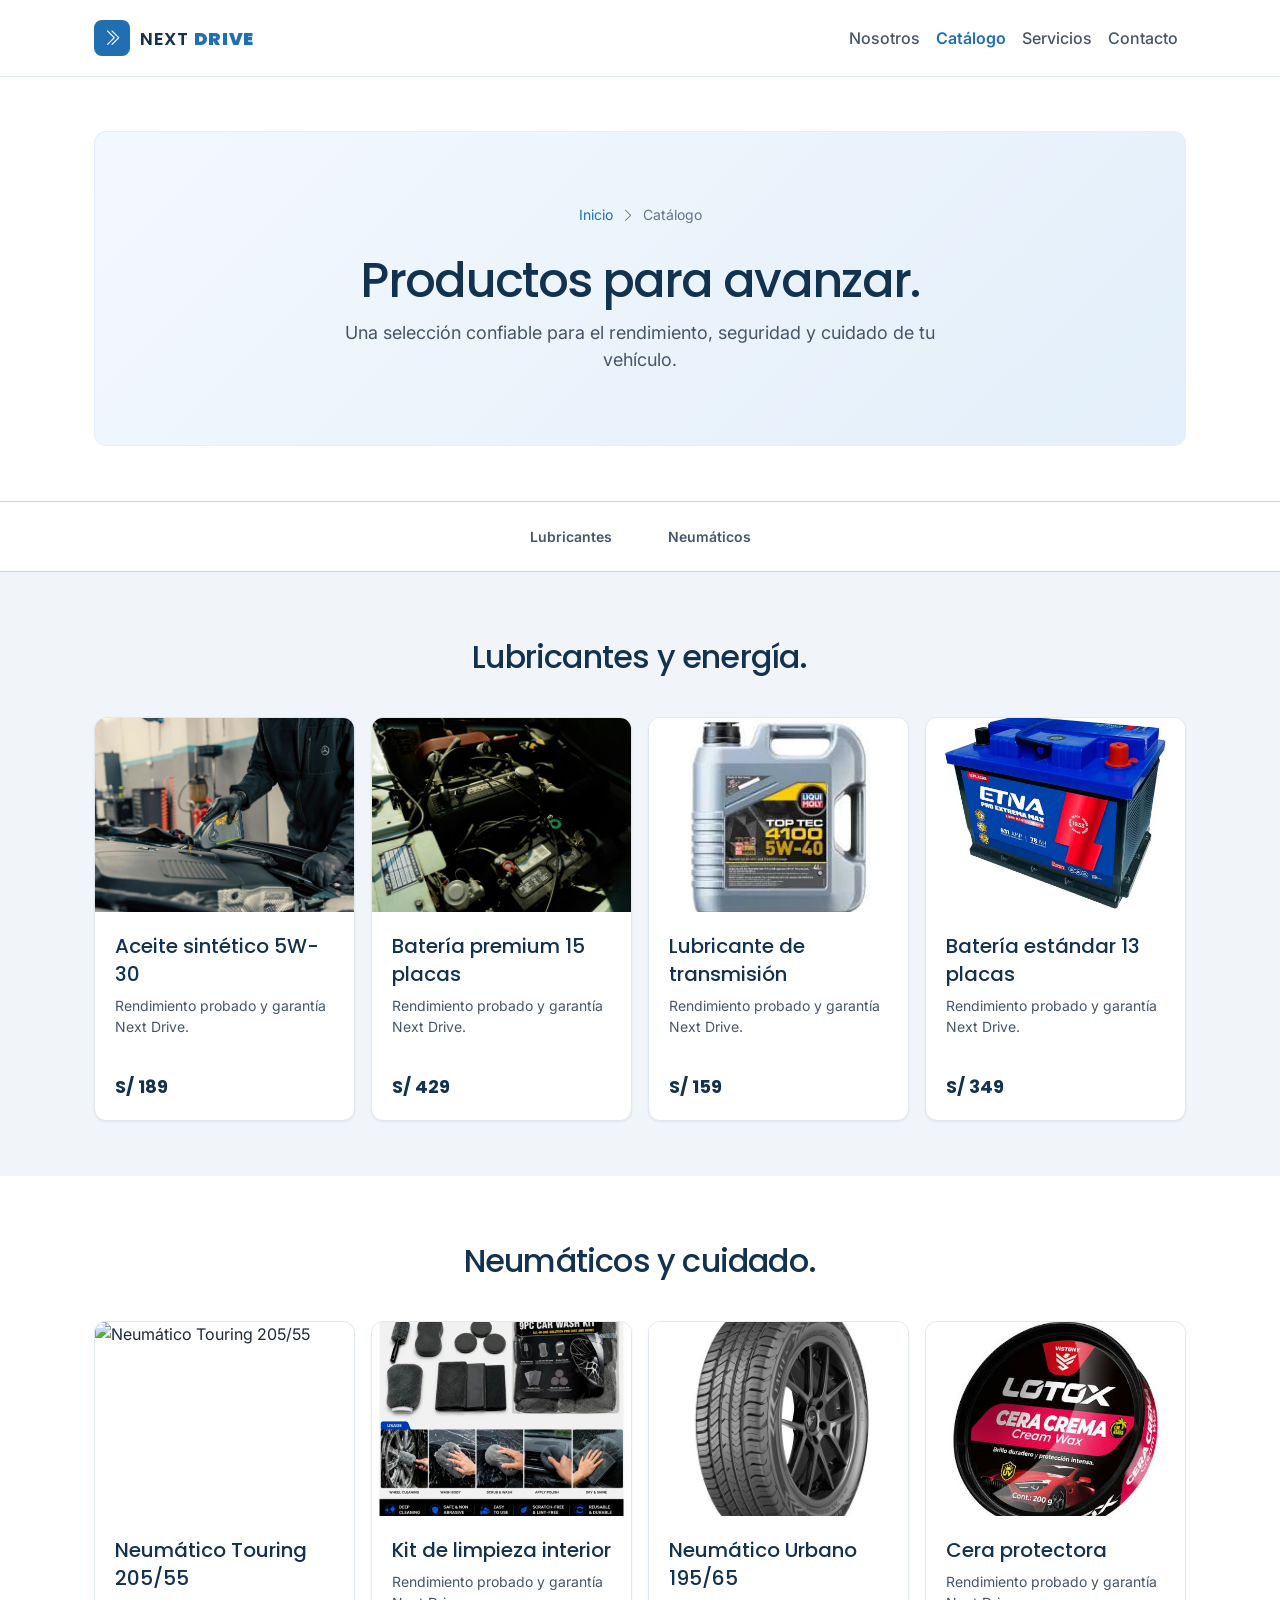
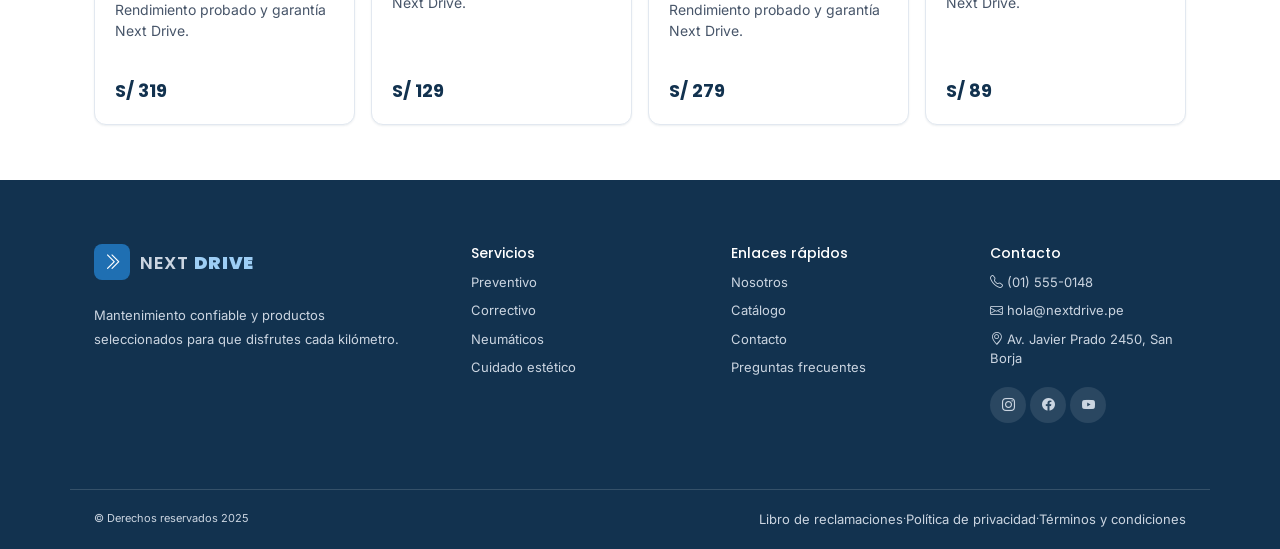
==== commit 444c1b8f: "chore: reemplazar imágenes placeholder por imágenes locales del catálogo y ajustar horarios/precios " ====
--- a/catalogo.html
+++ b/catalogo.html
@@ -114,7 +114,7 @@
               <article class="card">
                 <div class="product-image">
                   <img
-                    src="https://images.unsplash.com/photo-1665944956738-7bde2372622d?auto=format&fit=crop&w=1200&q=85"
+                    src="image/catalogo/aceite-sintetico.jpg"
                     alt="Aceite sintético 5W-30"
                   />
                 </div>
@@ -129,7 +129,7 @@
               <article class="card">
                 <div class="product-image">
                   <img
-                    src="https://images.unsplash.com/photo-1548794889-54c0f5c9a582?auto=format&fit=crop&w=1200&q=85"
+                    src="image/catalogo/bateria-premium.jpg"
                     alt="Batería premium 15 placas"
                   />
                 </div>
@@ -144,7 +144,7 @@
               <article class="card">
                 <div class="product-image">
                   <img
-                    src="https://images.unsplash.com/photo-1665944956738-7bde2372622d?auto=format&fit=crop&w=1200&q=85"
+                    src="image/catalogo/aceite-transmision-auto.jpeg"
                     alt="Lubricante de transmisión"
                   />
                 </div>
@@ -159,7 +159,7 @@
               <article class="card">
                 <div class="product-image">
                   <img
-                    src="https://images.unsplash.com/photo-1548794889-54c0f5c9a582?auto=format&fit=crop&w=1200&q=85"
+                    src="image/catalogo/bateria-13-placas.jpeg"
                     alt="Batería estándar 13 placas"
                   />
                 </div>
@@ -200,7 +200,7 @@
               <article class="card">
                 <div class="product-image">
                   <img
-                    src="https://images.unsplash.com/photo-1584299789116-c34af66e6046?auto=format&fit=crop&w=1200&q=85"
+                    src="image/catalogo/kit-limpieza-interior.jpeg"
                     alt="Kit de limpieza interior"
                   />
                 </div>
@@ -215,7 +215,7 @@
               <article class="card">
                 <div class="product-image">
                   <img
-                    src="https://images.unsplash.com/photo-1567152023727-f7442eaa1dda?auto=format&fit=crop&w=1200&q=85"
+                    src="image/catalogo/neumatico-urbano-195.jpeg"
                     alt="Neumático Urbano 195/65"
                   />
                 </div>
@@ -230,7 +230,7 @@
               <article class="card">
                 <div class="product-image">
                   <img
-                    src="https://images.unsplash.com/photo-1584299789116-c34af66e6046?auto=format&fit=crop&w=1200&q=85"
+                    src="image/catalogo/cera-protectora.jpeg"
                     alt="Cera protectora"
                   />
                 </div>
